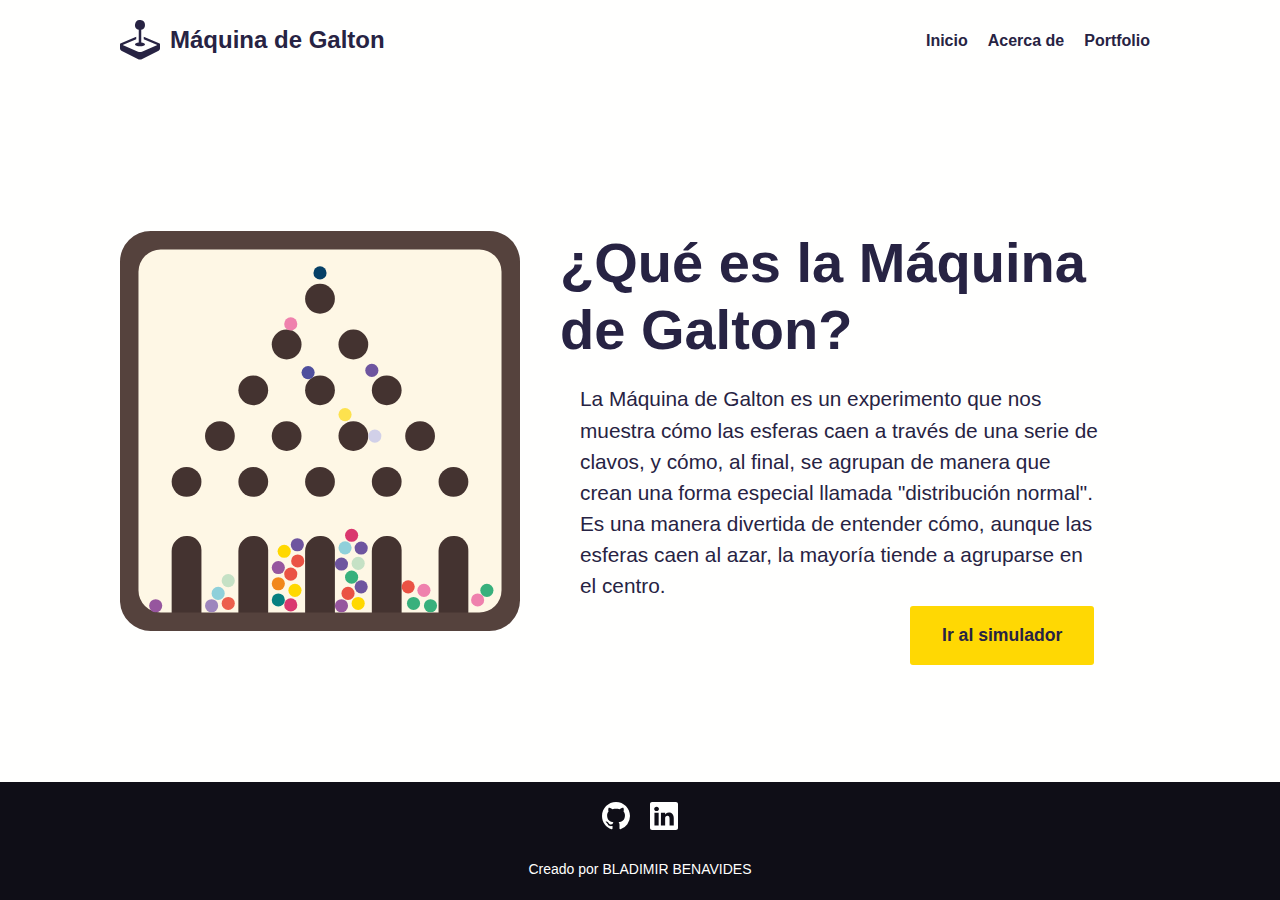
==== index.html @ de08fce3 "maquetado basico" ====
<!DOCTYPE html>
<html lang="en">

<head>
  <meta charset="UTF-8">
  <meta name="viewport" content="width=device-width, initial-scale=1.0">
  <title>Máquina de Galton</title>
  <link rel="stylesheet" href="css/style.css">
  <link rel="stylesheet" href="css/index.css">
</head>

<body>
  <!-- barra de navegacion -->
  <nav class="navbar">
    <div class="navbar__container">
      <div class="navbar__brand">
        <img src="assets/icons/joystick.svg" alt="logo pagina" class="navbar__icon">
        <h1 class="navbar__title">Máquina de Galton</h1>
      </div>
      <ul class="navbar__menu">
        <li><a href="index.html" class="navbar__link">Inicio</a></li>
        <li><a href="pages/about.html" class="navbar__link">Acerca de</a></li>
        <li><a href="pages/simulation.html" class="navbar__link">Portfolio</a></li>
      </ul>
    </div>
  </nav>
  <!-- intro -->
  <section class="galton">
    <div class="galton__container">
      <img src="assets/img/tablero_galton.svg" alt="Máquina de Galton" class="galton__image">
      <div class="galton__description">
        <h2 class="galton__title">¿Qué es la Máquina de Galton?</h2>
        <p class="galton__text">
          La Máquina de Galton es un experimento que nos muestra cómo las esferas caen a través de una serie de clavos, y
          cómo, al final, se agrupan de manera que crean una forma especial llamada "distribución normal". Es una manera
          divertida de entender cómo, aunque las esferas caen al azar, la mayoría tiende a agruparse en el centro.
        </p>
        <a href="pages/simulation.html" class="btn--simulator">Ir al simulador</a>
      </div>      
    </div>    
  </section>
  <!-- footer -->
  <footer class="footer">
    <div class="footer__content">
      <div class="footer__social">
        <a href="#" target="_blank" class="footer__link"><img src="assets/icons/github.svg" alt="LinkedIn"
            class="footer__icon" /></a>
        <a href="#" target="_blank" class="footer__link"><img src="assets/icons/linkedin.svg" alt="GitHub"
            class="footer__icon" /></a>
      </div>
      <p class="footer__credits">Creado por BLADIMIR BENAVIDES</p>
    </div>
  </footer>

  <script src="script.js"></script>
</body>

</html>
---- css/style.css ----
* {
  margin: 0;
  padding: 0;
  box-sizing: border-box;
}
:root {
  --color-white: #fffffe;
  --color-black: #0f0e17;
  --color-space: #272343;
  --color-yellow: #ffd803;
  --color-blue: #3da9fc;
  --color-red: #e45858;
  --color-orange: #ff8906;
  --color-green: #2cb67d;
  --color-purple: #a786df;
  --color-turquoise: #bae8e8;
}
a {
  text-decoration: none;
  color: inherit;
}
ul,
ol {
  list-style: none;
  padding: 0;
}
body {
  font-family: sans-serif;
  line-height: 1.6;
  margin: 0;
  padding: 0;
}
img {
  max-width: 100%;
  height: auto;
}
h1,
h2,
h3,
h4,
h5,
h6 {
  margin: 1rem 0;
  line-height: 1.2;
  color: var(--color-primary);
}
/* NAVBAR */
.navbar {
  display: flex;
  justify-content: center;
  padding: 10px 20px;
  color: var(--color-space);
}
.navbar__container {
  display: flex;
  justify-content: space-between;
  align-items: center;
  min-width: 1040px;
}
.navbar__brand {
  display: flex;
  align-items: center;
}
.navbar__icon {
  width: 40px;
  height: 40px;
  margin-right: 10px;
}
.navbar__title {
  font-size: 1.5rem;
}
.navbar__menu {
  display: flex;
  list-style: none;
}
.navbar__link {
  text-decoration: none;
  font-size: 1rem;
  font-weight: bolder;
  padding: 5px 10px;
  transition: color 0.3s ease;
}
.navbar__link:hover {
  color: var(--color-red);
}
/* FOOTER */
.footer {
  display: flex;
  justify-content: center;
  align-items: center;
  background-color: var(--color-black);
  padding: 20px;
  text-align: center;
}
.footer__content {
  display: flex;
  flex-direction: column;
  align-items: center;
  gap: 10px;
}
.footer__social {
  display: flex;
  gap: 20px;
}
.footer__icon {
  width: 28px;
  height: 28px;
}
.footer__credits {
  color: var(--color-white);
  font-size: 14px;
  margin-top: 10px;
}
---- css/index.css ----
@import url("/css/style.css");

html,
body {
  display: flex;
  flex-direction: column;
  align-content: space-between;
  background-color: var(--color-white);
  height: 100%;
}
.galton {
  flex: 1;
  display: flex;
  justify-content: center;
}
.galton__container {
  display: flex;
  flex-direction: row;
  justify-content: space-evenly;
  align-items: center;
  max-width: 1040px;
}
.galton__image {
  width: 400px;
  height: 400px;
  height: auto;
}
.galton__description {
  padding: 40px;
}
.galton__title {
  font-size: 3.5rem;
  color: var(--color-space);
  margin-bottom: 20px;
}
.galton__text {
  font-size: 1.3rem;
  text-align: start;
  color: var(--color-space);
  line-height: 1.5;
  margin: 20px;
}
.btn--simulator{
  padding: 1.2rem 2rem;
  border-radius: 3px;
  font-size: 1.1rem;
  font-weight: 700;
  cursor: pointer;
  border: 0px;
  background-color: var(--color-yellow);
  color: rgb(39, 35, 67);
  height: 68px;  
  margin-left: 350px;
  transition: box-shadow 0.2s ease-in-out;
}
.btn--simulator:hover{
  box-shadow: 0 3px 8px rgba(0, 0, 0, 0.2);
}
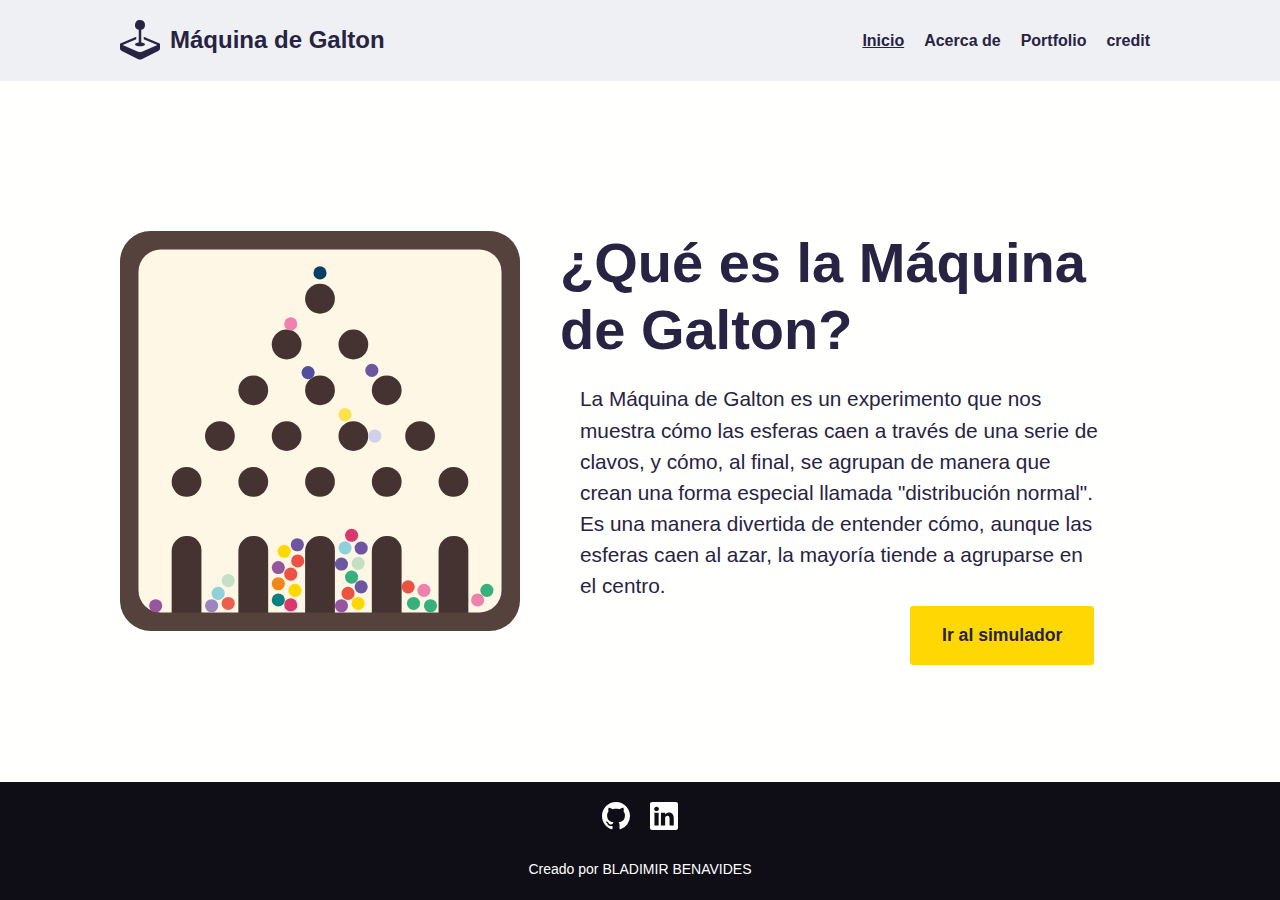
==== commit 0145e09c: "Pagina about" ====
--- a/index.html
+++ b/index.html
@@ -5,8 +5,8 @@
   <meta charset="UTF-8">
   <meta name="viewport" content="width=device-width, initial-scale=1.0">
   <title>Máquina de Galton</title>
-  <link rel="stylesheet" href="css/style.css">
-  <link rel="stylesheet" href="css/index.css">
+  <link rel="stylesheet" href="/css/style.css">
+  <link rel="stylesheet" href="/css/index.css">
 </head>
 
 <body>
@@ -14,13 +14,14 @@
   <nav class="navbar">
     <div class="navbar__container">
       <div class="navbar__brand">
-        <img src="assets/icons/joystick.svg" alt="logo pagina" class="navbar__icon">
+        <img src="/assets/icons/joystick.svg" alt="logo pagina" class="navbar__icon">
         <h1 class="navbar__title">Máquina de Galton</h1>
       </div>
       <ul class="navbar__menu">
-        <li><a href="index.html" class="navbar__link">Inicio</a></li>
-        <li><a href="pages/about.html" class="navbar__link">Acerca de</a></li>
-        <li><a href="pages/simulation.html" class="navbar__link">Portfolio</a></li>
+        <li><a href="/index.html" class="navbar__link navbar__here">Inicio</a></li>
+        <li><a href="/pages/about.html" class="navbar__link">Acerca de</a></li>
+        <li><a href="#" class="navbar__link">Portfolio</a></li>
+        <li><a href="/pages/credit.html" class="navbar__link">credit</a></li>
       </ul>
     </div>
   </nav>
@@ -43,16 +44,16 @@
   <footer class="footer">
     <div class="footer__content">
       <div class="footer__social">
-        <a href="#" target="_blank" class="footer__link"><img src="assets/icons/github.svg" alt="LinkedIn"
+        <a href="#" target="_blank" class="footer__link"><img src="/assets/icons/github.svg" alt="LinkedIn"
             class="footer__icon" /></a>
-        <a href="#" target="_blank" class="footer__link"><img src="assets/icons/linkedin.svg" alt="GitHub"
+        <a href="#" target="_blank" class="footer__link"><img src="/assets/icons/linkedin.svg" alt="GitHub"
             class="footer__icon" /></a>
       </div>
       <p class="footer__credits">Creado por BLADIMIR BENAVIDES</p>
     </div>
   </footer>
 
-  <script src="script.js"></script>
+  <script src="/js/script.js"></script>
 </body>
 
 </html>--- a/css/style.css
+++ b/css/style.css
@@ -5,6 +5,7 @@
 }
 :root {
   --color-white: #fffffe;
+  --color-gray: #eff0f3;
   --color-black: #0f0e17;
   --color-space: #272343;
   --color-yellow: #ffd803;
@@ -50,6 +51,8 @@
   justify-content: center;
   padding: 10px 20px;
   color: var(--color-space);
+  background-color: var(--color-gray);
+  width: 100%;
 }
 .navbar__container {
   display: flex;
@@ -83,6 +86,9 @@
 .navbar__link:hover {
   color: var(--color-red);
 }
+.navbar__here{
+  text-decoration: underline;
+}
 /* FOOTER */
 .footer {
   display: flex;
@@ -91,6 +97,7 @@
   background-color: var(--color-black);
   padding: 20px;
   text-align: center;
+  width: 100%;
 }
 .footer__content {
   display: flex;
